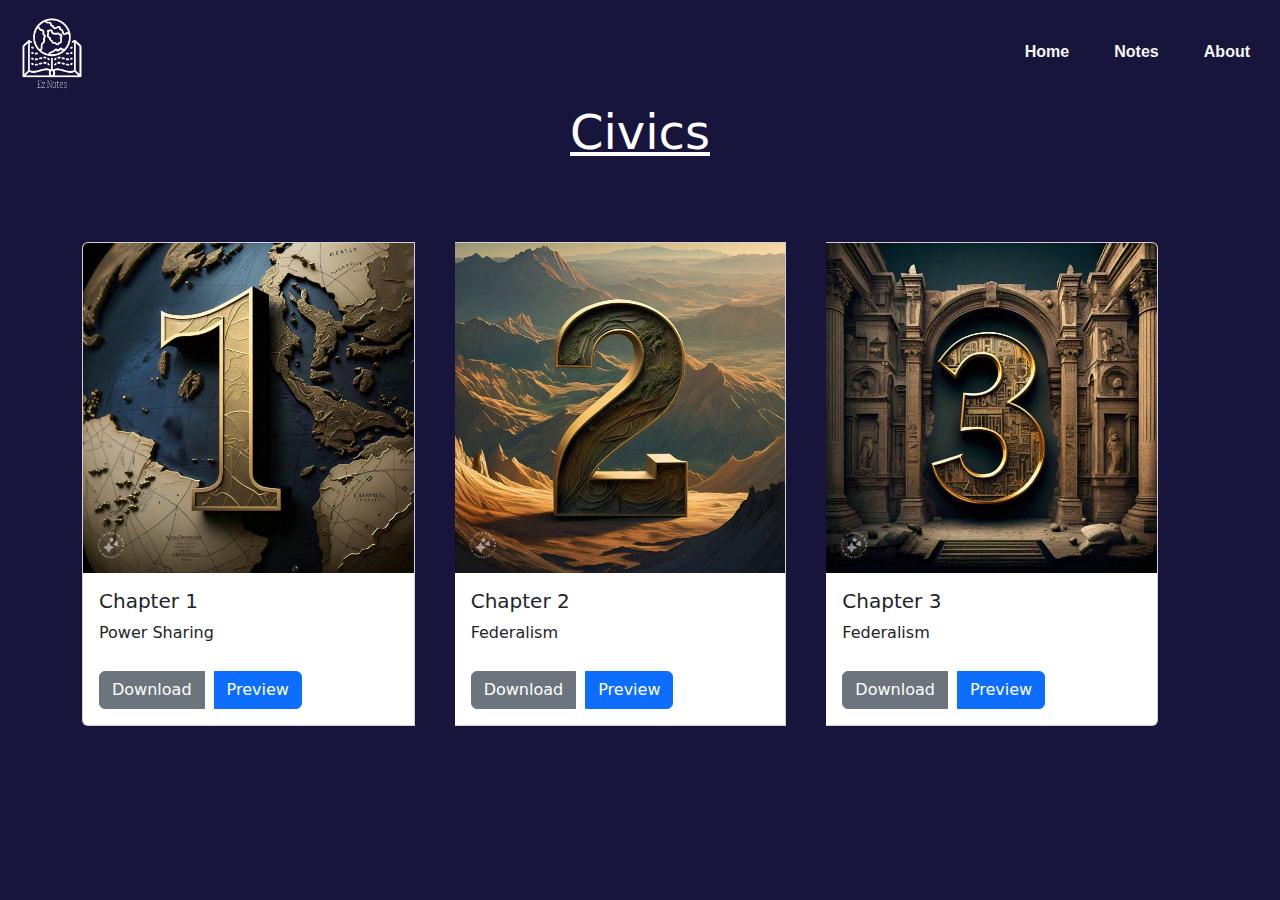
==== civ.html @ 8383e91d "first commit" ====
<!DOCTYPE html>
<html lang="en">
<head>
    <meta charset="UTF-8">
    <meta name="viewport" content="width=device-width, initial-scale=1.0">
    <title>Civics</title>
    <link href="https://cdn.jsdelivr.net/npm/bootstrap@5.3.3/dist/css/bootstrap.min.css" rel="stylesheet" integrity="sha384-QWTKZyjpPEjISv5WaRU9OFeRpok6YctnYmDr5pNlyT2bRjXh0JMhjY6hW+ALEwIH" crossorigin="anonymous">
    <style>
        body {
            background-color: #17153b;
        }
        .card {
            margin-bottom: 20px;
            margin-right: 40px;
        }
        .btn-group {
            margin-top: 10px;
        }
        .btn-space {
            margin-right: 10px; /* Adjust as needed for spacing */
        }
        #pdfPreview {
            display: none;
            position: fixed;
            top: 0;
            left: 0;
            width: 100%;
            height: 100%;
            background-color: rgba(0, 0, 0, 0.8);
            z-index: 1000;
            overflow: auto;
        }
        #pdfPreview iframe {
            width: 100%;
            height: 100%;
        }
        header {
            display: flex;
            justify-content: flex-end;
            align-items: center;
            padding: 10px;
        }
        a,
        button {
            font-family: "Montserrat", sans-serif;
            font-weight: 800;
            font-size: 16px;
            color: rgb(245, 245, 245);
            text-decoration: none;
        }
        header img {
            display: block;
            height: 84px;
            cursor: pointer;
            margin-right: auto;
        }
        .navigate_links {
            list-style: none;
            margin: 0;
            padding: 0;
        }
        .navigate_links li {
            display: inline-block;
            padding: 10px 20px;
        }
        .navigate_links li a {
            transition: all 0.3s ease-in-out;
        }
        .navigate_links li a:hover {
            color: #ffffff;
            margin: 10px;
            padding: 12px;
            text-decoration: underline;
        }
    </style>
</head>
<body>
    <header>
        <img class="logo" src="./assets/logo.png" alt="Loading image">
        <nav>
            <ul class="navigate_links">
                <li><a href="./index.html">Home</a></li>
                <li><a href="./Notes.html">Notes</a></li>
                <li><a href="./about.html">About</a></li>
            </ul>
        </nav>
    </header>
      
    <h1 style="color: #ffffff; font-size: 300%; text-align: center; text-decoration: underline;">Civics</h1><br><br>
    <div class="container mt-4">
        <div class="card-group">
            <div class="card">
                <img src="./assets/c1.jpeg" class="card-img-top" alt="...">
                <div class="card-body">
                    <h5 class="card-title">Chapter 1</h5>
                    <p class="card-text">Power Sharing</p>
                    <div class="btn-group">
                        <button class="btn btn-secondary btn-space" onclick="download('assets/civ1.pdf')">Download</button>
                        <button class="btn btn-primary" onclick="preview('assets/civ1.pdf')">Preview</button>
                    </div>
                </div>
            </div>
            <div class="card">
                <img src="./assets/c2.jpeg" class="card-img-top" alt="...">
                <div class="card-body">
                    <h5 class="card-title">Chapter 2</h5>
                    <p class="card-text">Federalism</p>
                    <div class="btn-group">
                        <button class="btn btn-secondary btn-space" onclick="download('assets/civ2.pdf')">Download</button>
                        <button class="btn btn-primary" onclick="preview('assets/civ2.pdf')">Preview</button>
                    </div>
                </div>
            </div>
            <div class="card">
                <img src="./assets/c3.jpeg" class="card-img-top" alt="...">
                <div class="card-body">
                    <h5 class="card-title">Chapter 3</h5>
                    <p class="card-text">Federalism</p>
                    <div class="btn-group">
                        <button class="btn btn-secondary btn-space" onclick="download('assets/civ3.pdf')">Download</button>
                        <button class="btn btn-primary" onclick="preview('assets/civ3.pdf')">Preview</button>
                    </div>
                </div>
            </div>
        </div>
    </div>

    <div id="pdfPreview">
        <iframe id="pdfFrame" src="" frameborder="0"></iframe>
    </div>

    <script>
        function download(file) {
            const link = document.createElement('a');
            link.href = file;
            link.download = file.split('/').pop(); // Get the filename from the path
            document.body.appendChild(link);
            link.click();
            document.body.removeChild(link);
        }

        function preview(file) {
            const pdfFrame = document.getElementById('pdfFrame');
            const pdfPreview = document.getElementById('pdfPreview');

            pdfFrame.src = file;
            pdfPreview.style.display = 'block';
        }

        document.getElementById('pdfPreview').addEventListener('click', function() {
            this.style.display = 'none';
        });
    </script>

    <script src="https://cdn.jsdelivr.net/npm/bootstrap@5.3.3/dist/js/bootstrap.bundle.min.js" integrity="sha384-YvpcrYf0tY3lHB60NNkmXc5s9fDVZLESaAA55NDzOxhy9GkcIdslK1eN7N6jIeHz" crossorigin="anonymous"></script>
</body>
</html>
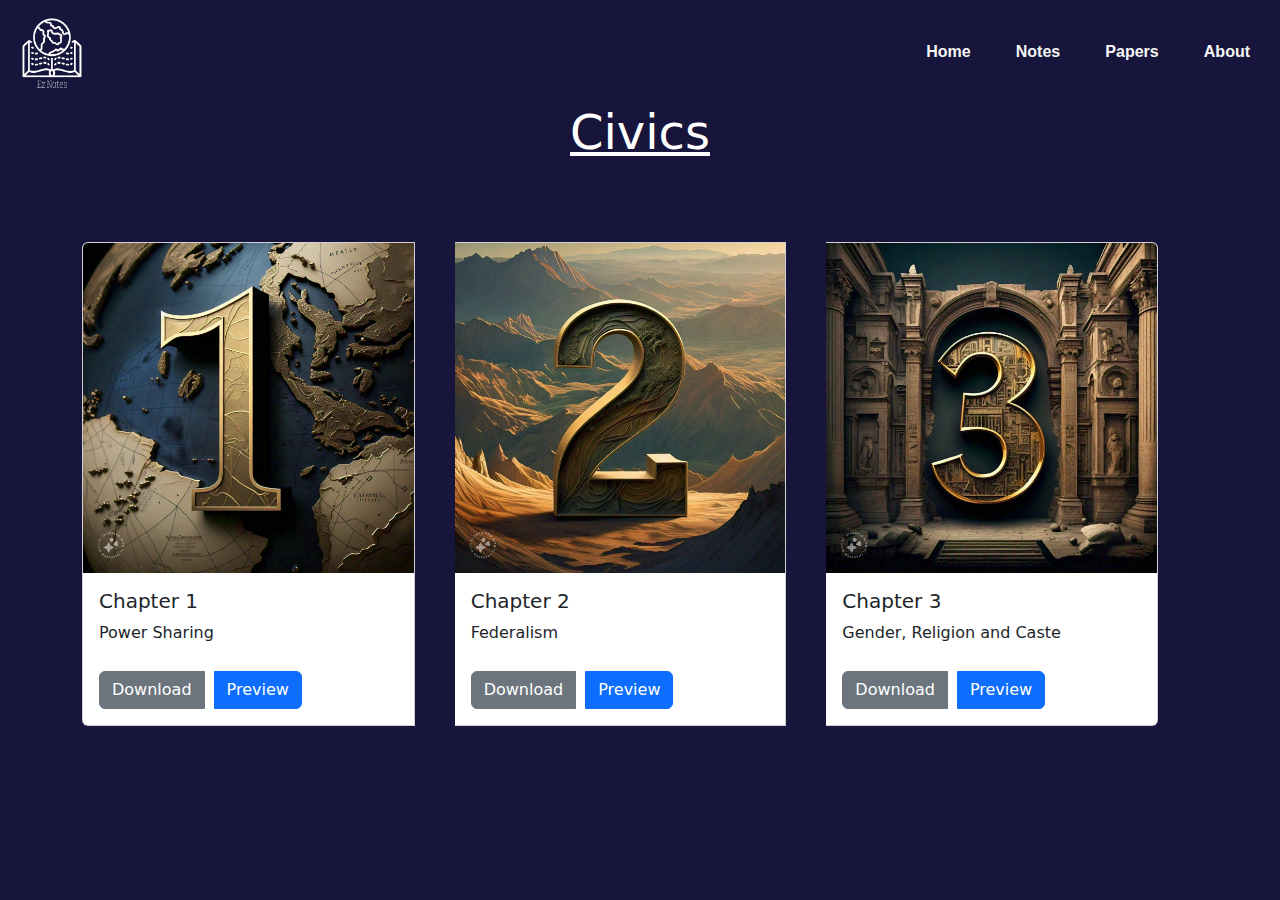
==== commit 5b379461: "Added SQP" ====
--- a/civ.html
+++ b/civ.html
@@ -81,6 +81,7 @@
             <ul class="navigate_links">
                 <li><a href="./index.html">Home</a></li>
                 <li><a href="./Notes.html">Notes</a></li>
+                <li><a href="./papers.html">Papers</a></li>
                 <li><a href="./about.html">About</a></li>
             </ul>
         </nav>
@@ -115,7 +116,7 @@
                 <img src="./assets/c3.jpeg" class="card-img-top" alt="...">
                 <div class="card-body">
                     <h5 class="card-title">Chapter 3</h5>
-                    <p class="card-text">Federalism</p>
+                    <p class="card-text">Gender, Religion and Caste</p>
                     <div class="btn-group">
                         <button class="btn btn-secondary btn-space" onclick="download('assets/civ3.pdf')">Download</button>
                         <button class="btn btn-primary" onclick="preview('assets/civ3.pdf')">Preview</button>
